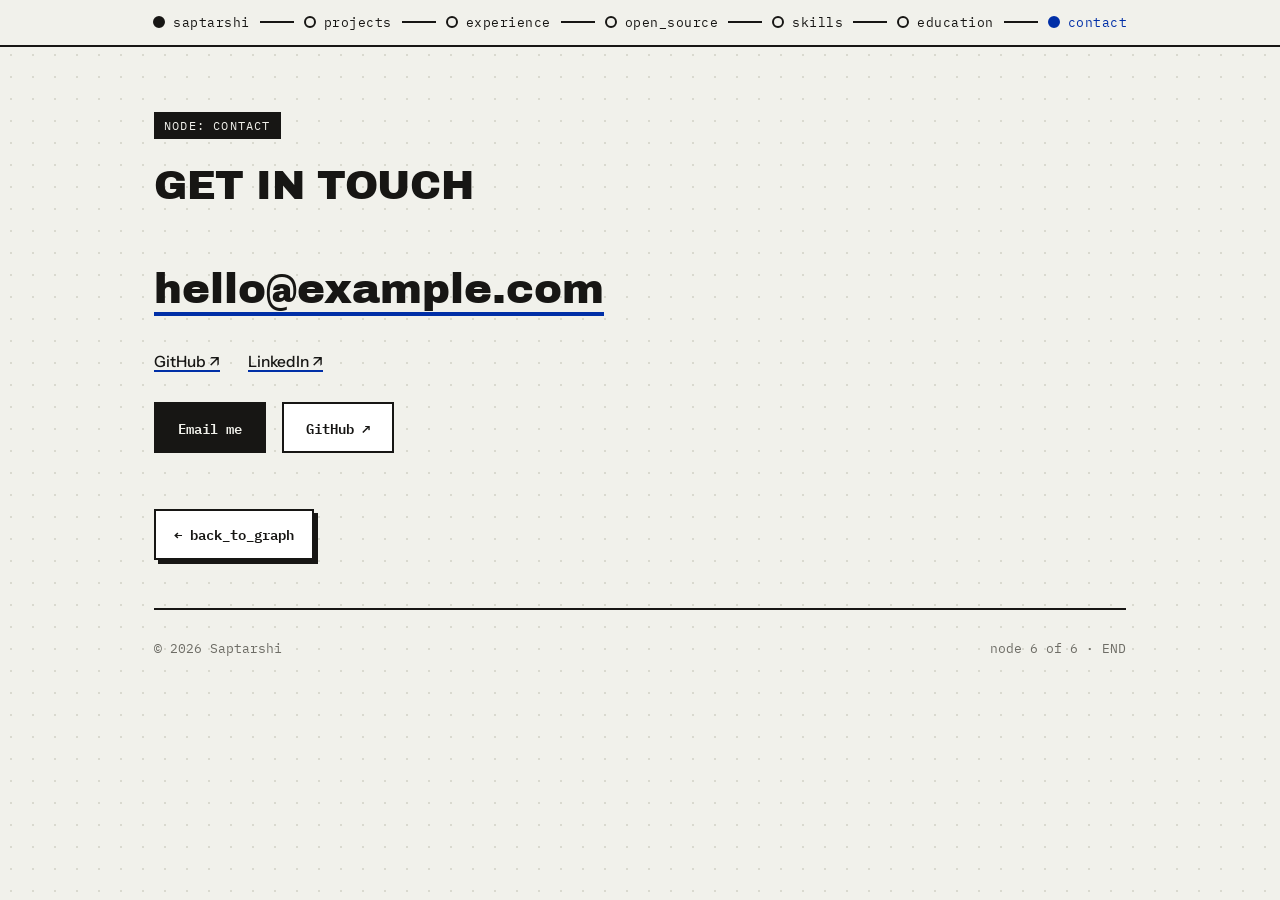
==== contact.html @ f7a12fb1 "Add new pages for open source contributions, projects, and skills; create styles for consistent desi" ====
<!DOCTYPE html>
<html lang="en">
<head>
<meta charset="UTF-8">
<meta name="viewport" content="width=device-width, initial-scale=1.0">
<title>Contact · Saptarshi</title>
<meta name="description" content="Get in touch with Saptarshi for data science and AI engineering opportunities in Australia.">
<link rel="preconnect" href="https://fonts.googleapis.com">
<link rel="preconnect" href="https://fonts.gstatic.com" crossorigin>
<link href="https://fonts.googleapis.com/css2?family=Archivo+Black&family=Instrument+Sans:wght@400;500;600&family=IBM+Plex+Mono:wght@400;500;600&display=swap" rel="stylesheet">
<link rel="stylesheet" href="styles.css">
</head>
<body>

<nav class="pipeline" aria-label="Site navigation">
  <div class="pipeline-inner">
    <a class="pnode root" href="index.html"><i></i><span>saptarshi</span></a>
    <span class="pipe"></span>
    <a class="pnode" href="projects.html"><i></i><span>projects</span></a>
    <span class="pipe"></span>
    <a class="pnode" href="experience.html"><i></i><span>experience</span></a>
    <span class="pipe"></span>
    <a class="pnode" href="opensource.html"><i></i><span>open_source</span></a>
    <span class="pipe"></span>
    <a class="pnode" href="skills.html"><i></i><span>skills</span></a>
    <span class="pipe"></span>
    <a class="pnode" href="education.html"><i></i><span>education</span></a>
    <span class="pipe"></span>
    <a class="pnode active" href="contact.html"><i></i><span>contact</span></a>
  </div>
</nav>

<div class="wrap">
  <main class="page">
    <div class="page-head reveal">
      <p class="section-label">node: contact</p>
      <h2>Get in touch</h2>
    </div>

    <div class="reveal">
      <p class="contact-big"><a href="mailto:hello@example.com">hello@example.com</a></p> <!-- TODO: real email -->
      <div class="contact-links">
        <a href="https://github.com/sap6011" target="_blank" rel="noopener">GitHub ↗</a>
        <a href="#" target="_blank" rel="noopener">LinkedIn ↗</a> <!-- TODO: LinkedIn URL -->
      </div>
      <div class="cta-row">
        <a class="btn btn-primary" href="mailto:hello@example.com">Email me</a> <!-- TODO: real email -->
        <a class="btn btn-ghost" href="https://github.com/sap6011" target="_blank" rel="noopener">GitHub ↗</a>
      </div>
    </div>

    <a class="next-node" href="index.html">← back_to_graph</a>
  </main>

  <footer>
    <span>© <span id="year">2026</span> Saptarshi</span>
    <span>node 6 of 6 · END</span>
  </footer>
</div>

<script src="app.js"></script>
</body>
</html>
---- styles.css ----
/* Saptarshi · portfolio theme
   Whiteboard brutalism: paper, ink, Klein blue. No cyan, no gradients. */

:root {
  --paper: #F1F1EB;
  --dot: #D9D9CF;
  --ink: #171614;
  --muted: #6E6D66;
  --card: #FFFFFF;
  --accent: #002FA7;        /* International Klein Blue */
  --accent-soft: #DCE4FF;
  --display: "Archivo Black", system-ui, sans-serif;
  --body: "Instrument Sans", system-ui, sans-serif;
  --mono: "IBM Plex Mono", ui-monospace, "SF Mono", Menlo, monospace;
  --shadow: 4px 4px 0 var(--ink);
  --shadow-lift: 6px 6px 0 var(--ink);
}

* { margin: 0; padding: 0; box-sizing: border-box; }
html { scroll-behavior: smooth; }

body {
  background-color: var(--paper);
  background-image: radial-gradient(var(--dot) 1.2px, transparent 1.2px);
  background-size: 22px 22px;
  color: var(--ink);
  font-family: var(--body);
  font-size: 16.5px;
  line-height: 1.65;
  -webkit-font-smoothing: antialiased;
  overflow-x: hidden;
}

::selection { background: var(--accent); color: var(--paper); }

a {
  color: var(--ink); text-decoration: underline;
  text-decoration-color: var(--accent); text-decoration-thickness: 2px;
  text-underline-offset: 3px;
}
a:hover { color: var(--accent); }
a:focus-visible, [tabindex]:focus-visible {
  outline: 3px solid var(--accent);
  outline-offset: 3px;
}

.wrap { max-width: 1020px; margin: 0 auto; padding: 0 24px; }

/* ---------- Pipeline nav (site-wide) ---------- */
.pipeline {
  position: sticky; top: 0; z-index: 20;
  background: var(--paper);
  border-bottom: 2px solid var(--ink);
  overflow-x: auto;
}
.pipeline-inner {
  display: flex; align-items: center;
  max-width: 1020px; margin: 0 auto; padding: 12px 24px;
  min-width: max-content;
}
.pnode {
  display: flex; align-items: center; gap: 8px;
  font-family: var(--mono); font-size: 12.5px; letter-spacing: 0.04em;
  color: var(--ink); text-decoration: none; white-space: nowrap;
}
.pnode:hover { color: var(--accent); }
.pnode i {
  width: 12px; height: 12px; border: 2px solid var(--ink);
  border-radius: 50%; background: var(--paper); flex-shrink: 0;
  transition: background 0.15s ease, border-color 0.15s ease;
}
.pnode.root i { background: var(--ink); }
.pnode.active { color: var(--accent); }
.pnode.active i { background: var(--accent); border-color: var(--accent); }
.pipe { width: 34px; height: 2px; background: var(--ink); margin: 0 10px; flex-shrink: 0; }
@media (max-width: 680px) {
  .pnode span { display: none; }
  .pnode.active span, .pnode.root span { display: inline; }
  .pipe { width: 18px; }
}

/* ---------- Hero (index) ---------- */
header.hero { padding: 56px 0 20px; }
.eyebrow {
  font-family: var(--mono); font-size: 12.5px; letter-spacing: 0.1em;
  text-transform: uppercase; color: var(--muted); margin-bottom: 18px;
}
.eyebrow b { color: var(--accent); font-weight: 600; }
h1 {
  font-family: var(--display); font-weight: 400;
  font-size: clamp(44px, 8.5vw, 92px);
  line-height: 0.98; letter-spacing: -0.01em;
  text-transform: uppercase;
}
h1 .hollow {
  color: transparent;
  -webkit-text-stroke: 2px var(--ink);
  display: block;
  font-size: 0.55em;
  margin-top: 6px;
}
.lede { margin-top: 20px; max-width: 640px; font-size: 18px; }
.lede b { background: var(--accent-soft); padding: 0 4px; font-weight: 600; }

.spec {
  margin-top: 24px; display: inline-block;
  font-family: var(--mono); font-size: 13px; line-height: 2;
  background: var(--card); border: 2px solid var(--ink);
  box-shadow: var(--shadow);
  padding: 12px 18px;
}
.spec .k { color: var(--muted); }
.spec .arrow { color: var(--accent); font-weight: 600; }

/* ---------- Graph (index) ---------- */
.graph-wrap { position: relative; margin: 8px 0 40px; }
.graph-hint {
  position: absolute; top: 10px; right: 12px;
  font-family: var(--mono); font-size: 11.5px; color: var(--muted);
  letter-spacing: 0.05em; text-transform: uppercase;
  pointer-events: none;
}
#graph { width: 100%; height: auto; display: block; }
#graph .node { cursor: pointer; }
#graph .node:hover .box, #graph .node:focus-visible .box { stroke: var(--accent); }
#graph .node:hover .nshadow { fill: var(--accent); }
#graph .node text { user-select: none; pointer-events: none; }
#graph .pulse { fill: var(--accent); }

/* ---------- Page layout (subpages) ---------- */
.page { padding: 64px 0 48px; min-height: 60vh; }
.section-label {
  display: inline-block;
  font-family: var(--mono); font-size: 12px; letter-spacing: 0.1em;
  text-transform: uppercase; color: var(--paper);
  background: var(--ink); padding: 4px 10px; margin-bottom: 14px;
}
h2 {
  font-family: var(--display); font-weight: 400;
  font-size: clamp(26px, 4.5vw, 40px); text-transform: uppercase;
  letter-spacing: -0.01em;
}
.section-sub { margin-top: 10px; color: var(--muted); max-width: 580px; font-size: 15.5px; }
.page-head { margin-bottom: 36px; }

.next-node {
  display: inline-block; margin-top: 56px;
  font-family: var(--mono); font-size: 13.5px; font-weight: 600;
  background: var(--card); border: 2px solid var(--ink); box-shadow: var(--shadow);
  padding: 12px 18px; text-decoration: none;
  transition: transform 0.12s ease, box-shadow 0.12s ease;
}
.next-node:hover { transform: translate(-2px, -2px); box-shadow: var(--shadow-lift); color: var(--accent); }

/* ---------- Cards / projects ---------- */
.grid { display: grid; grid-template-columns: 1fr 1fr; gap: 22px; }
@media (max-width: 780px) { .grid { grid-template-columns: 1fr; } }

.card {
  background: var(--card);
  border: 2px solid var(--ink);
  box-shadow: var(--shadow);
  padding: 22px 22px 16px;
  display: flex; flex-direction: column; gap: 12px;
  transition: transform 0.15s ease, box-shadow 0.15s ease;
}
.card:hover { transform: translate(-2px, -2px); box-shadow: var(--shadow-lift); }
.card-head { display: flex; align-items: center; justify-content: space-between; gap: 12px; }
.card h3 { font-family: var(--mono); font-weight: 600; font-size: 17px; }
.chip {
  font-family: var(--mono); font-size: 10.5px; letter-spacing: 0.07em;
  text-transform: uppercase;
  padding: 3px 9px; border: 2px solid var(--ink); white-space: nowrap;
}
.chip-shipped { background: var(--card); color: var(--ink); }
.chip-active { background: var(--accent); border-color: var(--accent); color: var(--paper); }
.card p { font-size: 15px; color: #3B3A36; flex: 1; }
.metrics {
  font-family: var(--mono); font-size: 12px; color: var(--muted);
  border-top: 2px dashed var(--dot); padding-top: 11px; line-height: 1.8;
  word-break: break-word;
}
.card-link { font-size: 14px; font-weight: 600; }

/* ---------- Experience ---------- */
.xp {
  display: flex; gap: 32px; align-items: baseline;
  background: var(--card); border: 2px solid var(--ink); box-shadow: var(--shadow);
  padding: 26px;
}
@media (max-width: 640px) { .xp { flex-direction: column; gap: 8px; } }
.xp-when { font-family: var(--mono); font-size: 13px; color: var(--muted); min-width: 160px; }
.xp h3 { font-family: var(--mono); font-weight: 600; font-size: 19px; margin-bottom: 4px; }
.xp .role { color: var(--accent); font-size: 13.5px; margin-bottom: 12px; font-family: var(--mono); }
.xp p { max-width: 640px; font-size: 15.5px; }

/* ---------- Open source ---------- */
.oss-list { display: flex; flex-direction: column; border: 2px solid var(--ink); background: var(--card); box-shadow: var(--shadow); }
.oss-item {
  display: flex; gap: 26px; padding: 16px 22px; align-items: baseline;
  border-bottom: 2px dashed var(--dot);
}
.oss-item:last-child { border-bottom: none; }
.oss-item:hover { background: var(--accent-soft); }
.oss-name { font-family: var(--mono); font-size: 14px; font-weight: 600; min-width: 120px; }
.oss-desc { font-size: 15px; color: #3B3A36; }
@media (max-width: 640px) { .oss-item { flex-direction: column; gap: 3px; } }

/* ---------- Skills ---------- */
.skills { display: grid; grid-template-columns: repeat(auto-fit, minmax(210px, 1fr)); gap: 30px; }
.skill-group h3 {
  font-family: var(--mono); font-size: 12px; letter-spacing: 0.1em;
  text-transform: uppercase; color: var(--muted); margin-bottom: 13px; font-weight: 600;
}
.tags { display: flex; flex-wrap: wrap; gap: 9px; }
.tag {
  font-family: var(--mono); font-size: 12.5px; padding: 5px 11px;
  border: 2px solid var(--ink); background: var(--card);
  transition: transform 0.12s ease, box-shadow 0.12s ease;
}
.tag:hover { transform: translate(-1px, -1px); box-shadow: 2px 2px 0 var(--ink); }

/* ---------- Education ---------- */
.edu { background: var(--card); border: 2px solid var(--ink); box-shadow: var(--shadow); padding: 24px; }
.edu h3 { font-family: var(--mono); font-weight: 600; font-size: 18px; }
.edu .meta { font-family: var(--mono); font-size: 13px; color: var(--muted); margin: 6px 0 12px; }
.edu p { max-width: 640px; font-size: 15.5px; }
.edu + .edu { margin-top: 24px; }

/* ---------- Contact ---------- */
.contact-big a {
  font-family: var(--display); font-weight: 400;
  font-size: clamp(20px, 4.5vw, 42px); text-transform: lowercase;
  color: var(--ink); text-decoration: none;
  border-bottom: 4px solid var(--accent);
}
.contact-big a:hover { color: var(--accent); }
.contact-links { margin-top: 24px; display: flex; gap: 28px; flex-wrap: wrap; font-size: 15.5px; font-weight: 500; }

.btn {
  font-family: var(--mono); font-weight: 600; font-size: 14px;
  padding: 12px 22px; display: inline-block; text-decoration: none;
  border: 2px solid var(--ink); transition: transform 0.12s ease, box-shadow 0.12s ease;
}
.btn:hover { transform: translate(-2px, -2px); box-shadow: var(--shadow); }
.btn-primary { background: var(--ink); color: var(--paper); }
.btn-primary:hover { color: var(--paper); }
.btn-ghost { background: var(--card); color: var(--ink); }
.btn-ghost:hover { color: var(--accent); }
.cta-row { margin-top: 28px; display: flex; gap: 16px; flex-wrap: wrap; }

footer {
  border-top: 2px solid var(--ink);
  padding: 28px 0 48px;
  font-family: var(--mono); font-size: 12.5px; color: var(--muted);
  display: flex; justify-content: space-between; gap: 16px; flex-wrap: wrap;
}

/* ---------- Reveal ---------- */
.reveal { opacity: 1; transform: none; }
.js .reveal { opacity: 0; transform: translateY(18px); transition: opacity 0.5s ease, transform 0.5s ease; }
.js .reveal.visible { opacity: 1; transform: none; }

@media (prefers-reduced-motion: reduce) {
  html { scroll-behavior: auto; }
  .js .reveal { opacity: 1; transform: none; transition: none; }
  .card, .tag, .btn, .next-node { transition: none; }
  #graph .pulse { display: none; }
}
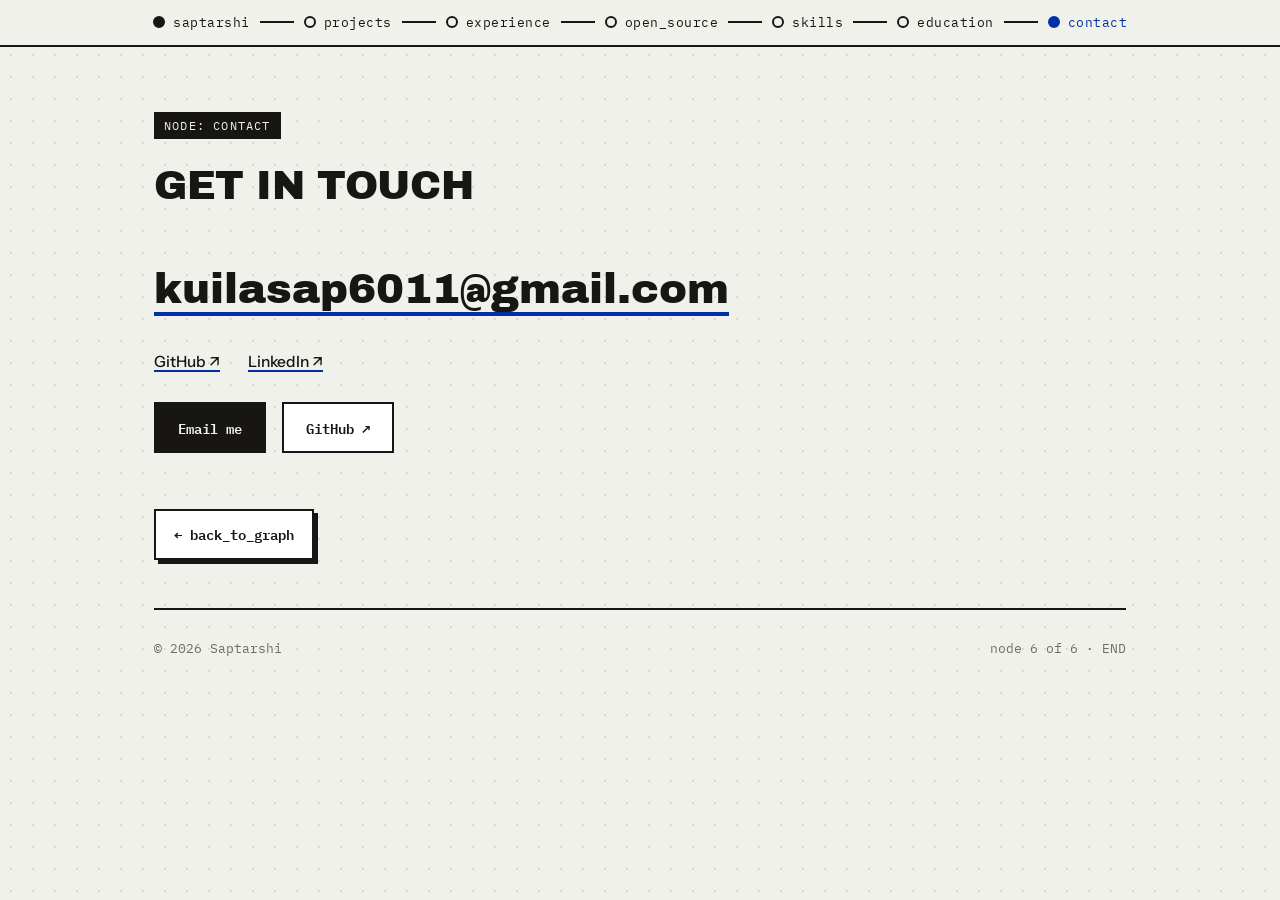
==== commit 5d14e30c: "contact updates" ====
--- a/contact.html
+++ b/contact.html
@@ -38,13 +38,13 @@
     </div>
 
     <div class="reveal">
-      <p class="contact-big"><a href="mailto:hello@example.com">hello@example.com</a></p> <!-- TODO: real email -->
+      <p class="contact-big"><a href="mailto:kuilasap6011@gmail.com">kuilasap6011@gmail.com</a></p> <!-- TODO: real email -->
       <div class="contact-links">
         <a href="https://github.com/sap6011" target="_blank" rel="noopener">GitHub ↗</a>
-        <a href="#" target="_blank" rel="noopener">LinkedIn ↗</a> <!-- TODO: LinkedIn URL -->
+        <a href="https://www.linkedin.com/in/saptarshi-kuila-815b2b1b4/" target="_blank" rel="noopener">LinkedIn ↗</a> <!-- TODO: LinkedIn URL -->
       </div>
       <div class="cta-row">
-        <a class="btn btn-primary" href="mailto:hello@example.com">Email me</a> <!-- TODO: real email -->
+        <a class="btn btn-primary" href="mailto:kuilasap6011@gmail.com">Email me</a> <!-- TODO: real email -->
         <a class="btn btn-ghost" href="https://github.com/sap6011" target="_blank" rel="noopener">GitHub ↗</a>
       </div>
     </div>
